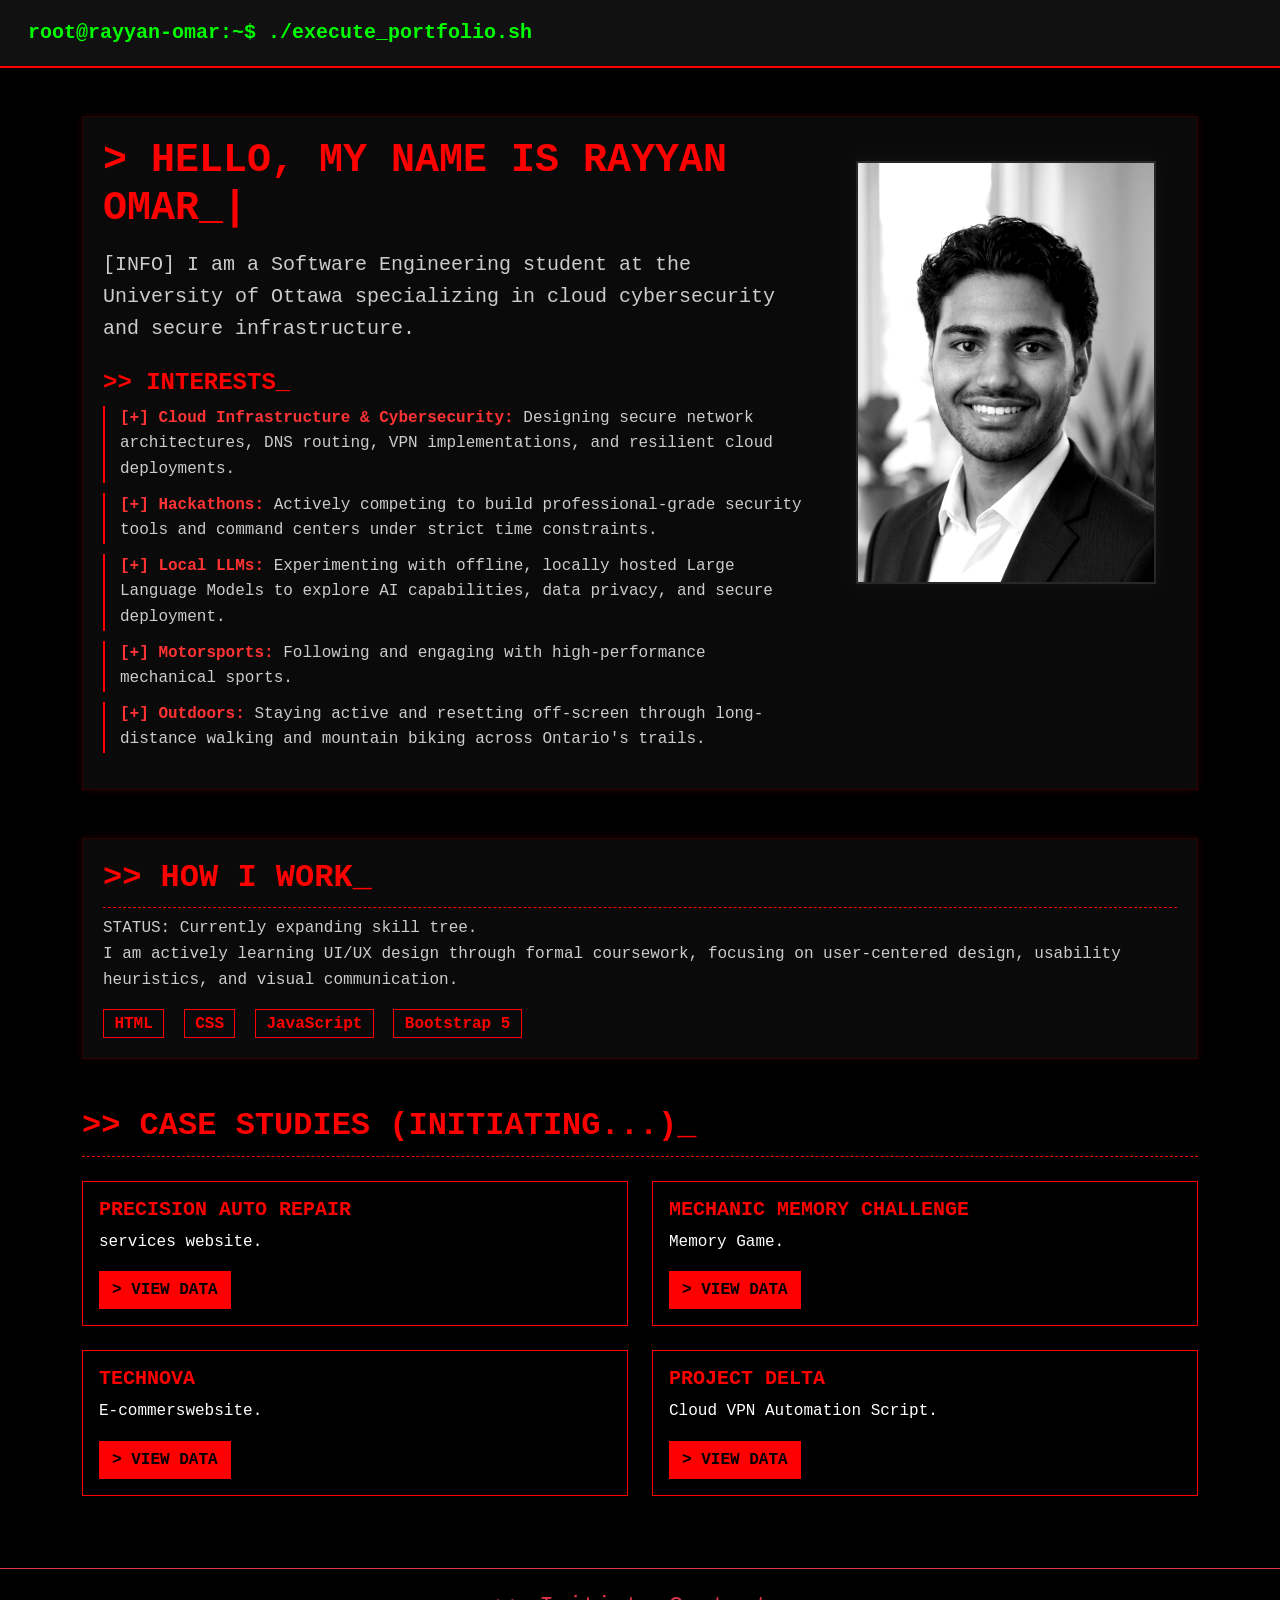
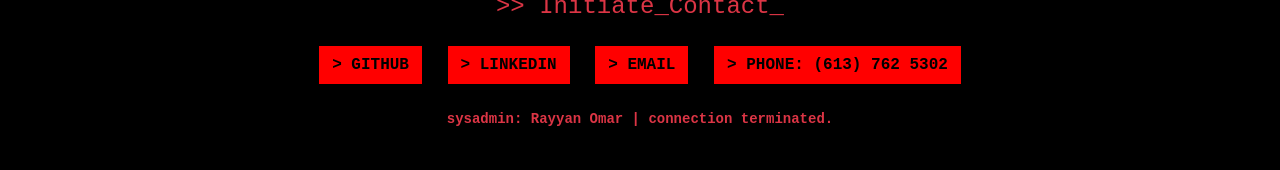
==== index.html @ ab705e44 "Update project details for TechNovaassingmnst 4 update" ====
<!doctype html>
<html lang="en">
  <head>
    <meta charset="UTF-8" />
    <meta name="viewport" content="width=device-width, initial-scale=1.0" />
    <title>Rayyan Omar | root@portfolio:~#</title>
    <link
      href="https://cdn.jsdelivr.net/npm/bootstrap@5.3.0/dist/css/bootstrap.min.css"
      rel="stylesheet"
    />
    <link rel="stylesheet" href="styles.css" />
  </head>
  <body>
    <nav class="navbar custom-navbar p-3">
      <div class="container-fluid">
        <span class="navbar-brand mb-0 h1 prompt-text"
          >root@rayyan-omar:~$ ./execute_portfolio.sh</span
        >
      </div>
    </nav>

    <div class="container mt-5">
      <section id="about" class="mb-5 terminal-block">
        <div class="row">
          <div class="col-md-8">
            <h1 class="blink-cursor">> Hello, My name is Rayyan Omar_</h1>
            <p class="lead mt-3">
              [INFO] I am a Software Engineering student at the University of
              Ottawa specializing in cloud cybersecurity and secure
              infrastructure.
            </p>
            <h3 class="mt-4">>> Interests_</h3>
            <ul class="list-unstyled custom-list">
              <li>
                <strong>[+] Cloud Infrastructure & Cybersecurity:</strong>
                Designing secure network architectures, DNS routing, VPN
                implementations, and resilient cloud deployments.
              </li>
              <li>
                <strong>[+] Hackathons:</strong> Actively competing to build
                professional-grade security tools and command centers under
                strict time constraints.
              </li>
              <li>
                <strong>[+] Local LLMs:</strong> Experimenting with offline,
                locally hosted Large Language Models to explore AI capabilities,
                data privacy, and secure deployment.
              </li>
              <li>
                <strong>[+] Motorsports:</strong> Following and engaging with
                high-performance mechanical sports.
              </li>
              <li>
                <strong>[+] Outdoors:</strong> Staying active and resetting
                off-screen through long-distance walking and mountain biking
                across Ontario's trails.
              </li>
            </ul>
          </div>
          <div class="col-md-4 text-center">
            <img
              src="profile.png"
              alt="Rayyan Omar"
              class="profile-pic mt-4 img-fluid"
            />
          </div>
        </div>
      </section>

      <section id="how-i-work" class="mb-5 terminal-block">
        <h2>>> How I Work_</h2>
        <p>
          STATUS: Currently expanding skill tree.<br />
          I am actively learning UI/UX design through formal coursework,
          focusing on user-centered design, usability heuristics, and visual
          communication.
        </p>
        <div class="tech-stack mt-3">
          <span class="badge custom-badge">HTML</span>
          <span class="badge custom-badge">CSS</span>
          <span class="badge custom-badge">JavaScript</span>
          <span class="badge custom-badge">Bootstrap 5</span>
        </div>
      </section>

      <section id="case-studies" class="mb-5">
        <h2>>> Case Studies (Initiating...)_</h2>
        <div class="row mt-4">
          <div class="col-md-6 mb-4">
            <div class="card custom-card">
              <div class="card-body">
                <h5 class="card-title">Precision Auto Repair</h5>
                <p class="card-text">services website.</p>
                <a
                  href="https://rayyan0080.github.io/precision_auto_repair/"
                  class="btn custom-btn"
                  >> View Data</a
                >
              </div>
            </div>
          </div>

          <div class="col-md-6 mb-4">
            <div class="card custom-card">
              <div class="card-body">
                <h5 class="card-title">Mechanic Memory Challenge</h5>
                <p class="card-text">Memory Game.</p>
                <a
                  href="https://rayyan0080.github.io/memory_game_/"
                  class="btn custom-btn"
                  >> View Data</a
                >
              </div>
            </div>
          </div>

          <div class="col-md-6 mb-4">
            <div class="card custom-card">
              <div class="card-body">
                <h5 class="card-title">TechNova</h5>
                <p class="card-text">E-commerswebsite.</p>
                <a href="https://rayyan0080.github.io/technova/" class="btn custom-btn"
                  >> View Data</a
                >
              </div>
            </div>
          </div>

          <div class="col-md-6 mb-4">
            <div class="card custom-card">
              <div class="card-body">
                <h5 class="card-title">Project Delta</h5>
                <p class="card-text">Cloud VPN Automation Script.</p>
                <a href="coming-soon.html" class="btn custom-btn"
                  >> View Data</a
                >
              </div>
            </div>
          </div>
        </div>
      </section>
    </div>

    <footer class="text-center p-4 mt-5 border-top border-danger">
      <h4 class="text-danger">>> Initiate_Contact_</h4>
      <div class="mt-3 mb-3">
        <a
          href="https://github.com/Rayyan0080"
          target="_blank"
          class="btn custom-btn m-2"
          >> GitHub</a
        >
        <a
          href="https://www.linkedin.com/in/rayyanomar/"
          target="_blank"
          class="btn custom-btn m-2"
          >> LinkedIn</a
        >
        <a href="mailto:your.rayyanomarz@gmail.com" class="btn custom-btn m-2"
          >> Email</a
        >
        <a href="tel:+1 613 762 5302" class="btn custom-btn m-2"
          >> Phone: (613) 762 5302</a
        >
      </div>
      <p class="text-danger small fw-bold">
        sysadmin: Rayyan Omar | connection terminated.
      </p>
    </footer>

    <script src="https://cdn.jsdelivr.net/npm/bootstrap@5.3.0/dist/js/bootstrap.bundle.min.js"></script>
  </body>
</html>
---- styles.css ----
/* Applying Course Principles: Visual Hierarchy, Scale, Contrast */

/* --- Base & Typography --- */
body {
  background-color: #000000;
  color: #e0e0e0; /* Light gray for readable paragraph text */
  /* Using AmerType AM BT, falling back to courier/monospace for terminal feel */
  font-family: "AmerType AM BT", "Courier New", Courier, monospace;
  line-height: 1.6;
}

h1,
h2,
h3 {
  color: #ff0000; /* Keeping headings strictly red for Visual Hierarchy */
  text-transform: uppercase;
  font-weight: bold;
}

h1 {
  font-size: 2.5rem;
}
h2 {
  font-size: 2rem;
  border-bottom: 1px dashed #ff0000;
  padding-bottom: 10px;
}
h3 {
  font-size: 1.5rem;
}

/* --- Animations --- */
/* Blinking Cursor Animation for terminal effect */
.blink-cursor::after {
  content: "|";
  animation: blink 1s step-end infinite;
}

@keyframes blink {
  0%,
  100% {
    opacity: 1;
  }
  50% {
    opacity: 0;
  }
}

/* --- Navbar --- */
.custom-navbar {
  background-color: #111111;
  border-bottom: 2px solid #ff0000;
}

.prompt-text {
  color: #00ff00; /* Terminal green for the command line prompt */
  font-weight: bold;
}

/* --- Sections & Layout --- */
.terminal-block {
  background-color: #0a0a0a;
  border: 1px solid #330000;
  padding: 20px;
  margin-bottom: 20px;
  box-shadow: 0 0 10px rgba(255, 0, 0, 0.1);
}

.terminal-block p,
.terminal-block li {
  color: #cccccc; /* Soft gray for easy reading inside terminal blocks */
}

/* --- Lists & Badges --- */
.custom-list li {
  margin-bottom: 10px;
  padding-left: 15px;
  border-left: 2px solid #ff0000;
}

.custom-list strong {
  color: #ff3333; /* Highlights the list titles in red */
}

.custom-badge {
  background-color: transparent;
  color: #ff0000;
  border: 1px solid #ff0000;
  font-size: 1rem;
  margin-right: 10px;
  border-radius: 0; /* Square edges for raw tech look */
}

/* --- Case Study Cards --- */
.custom-card {
  background-color: #000000 !important; /* Pure black background */
  border: 1px solid #ff0000; /* Red border to keep the terminal shape */
  border-radius: 0;
  color: #ffffff !important; /* White text for paragraph readability */
  transition: 0.3s;
}

.custom-card .card-title {
  color: #ff0000 !important; /* Forces title to be red */
  font-weight: bold;
  text-transform: uppercase;
}

.custom-card:hover {
  background-color: #111111 !important; /* Slightly lighter black on hover */
  box-shadow: 0 0 15px rgba(255, 0, 0, 0.5);
  transform: translateY(-5px); /* Interaction feedback */
}

/* --- Buttons --- */
/* Solid Red Buttons for high contrast */
.custom-btn {
  background-color: #ff0000 !important; /* Solid red background */
  color: #000000 !important; /* Black text for maximum contrast inside the button */
  border: 1px solid #ff0000;
  border-radius: 0;
  text-transform: uppercase;
  font-weight: bold;
}

.custom-btn:hover {
  background-color: #000000 !important; /* Flips to black on hover */
  color: #ff0000 !important; /* Text flips to red */
}

/* --- Profile Picture Styling --- */
.profile-pic {
  width: 100%;
  max-width: 300px;
  border: 2px solid #ff0000;
  box-shadow: 0 0 15px rgba(255, 0, 0, 0.3);
  /* Makes your photo black-and-white to fit the vibe */
  filter: grayscale(100%) contrast(120%);
  transition: 0.3s ease-in-out;
}

.profile-pic:hover {
  filter: grayscale(
    0%
  ); /* Returns to full color when someone hovers over it! */
  box-shadow: 0 0 25px rgba(255, 0, 0, 0.7);
}
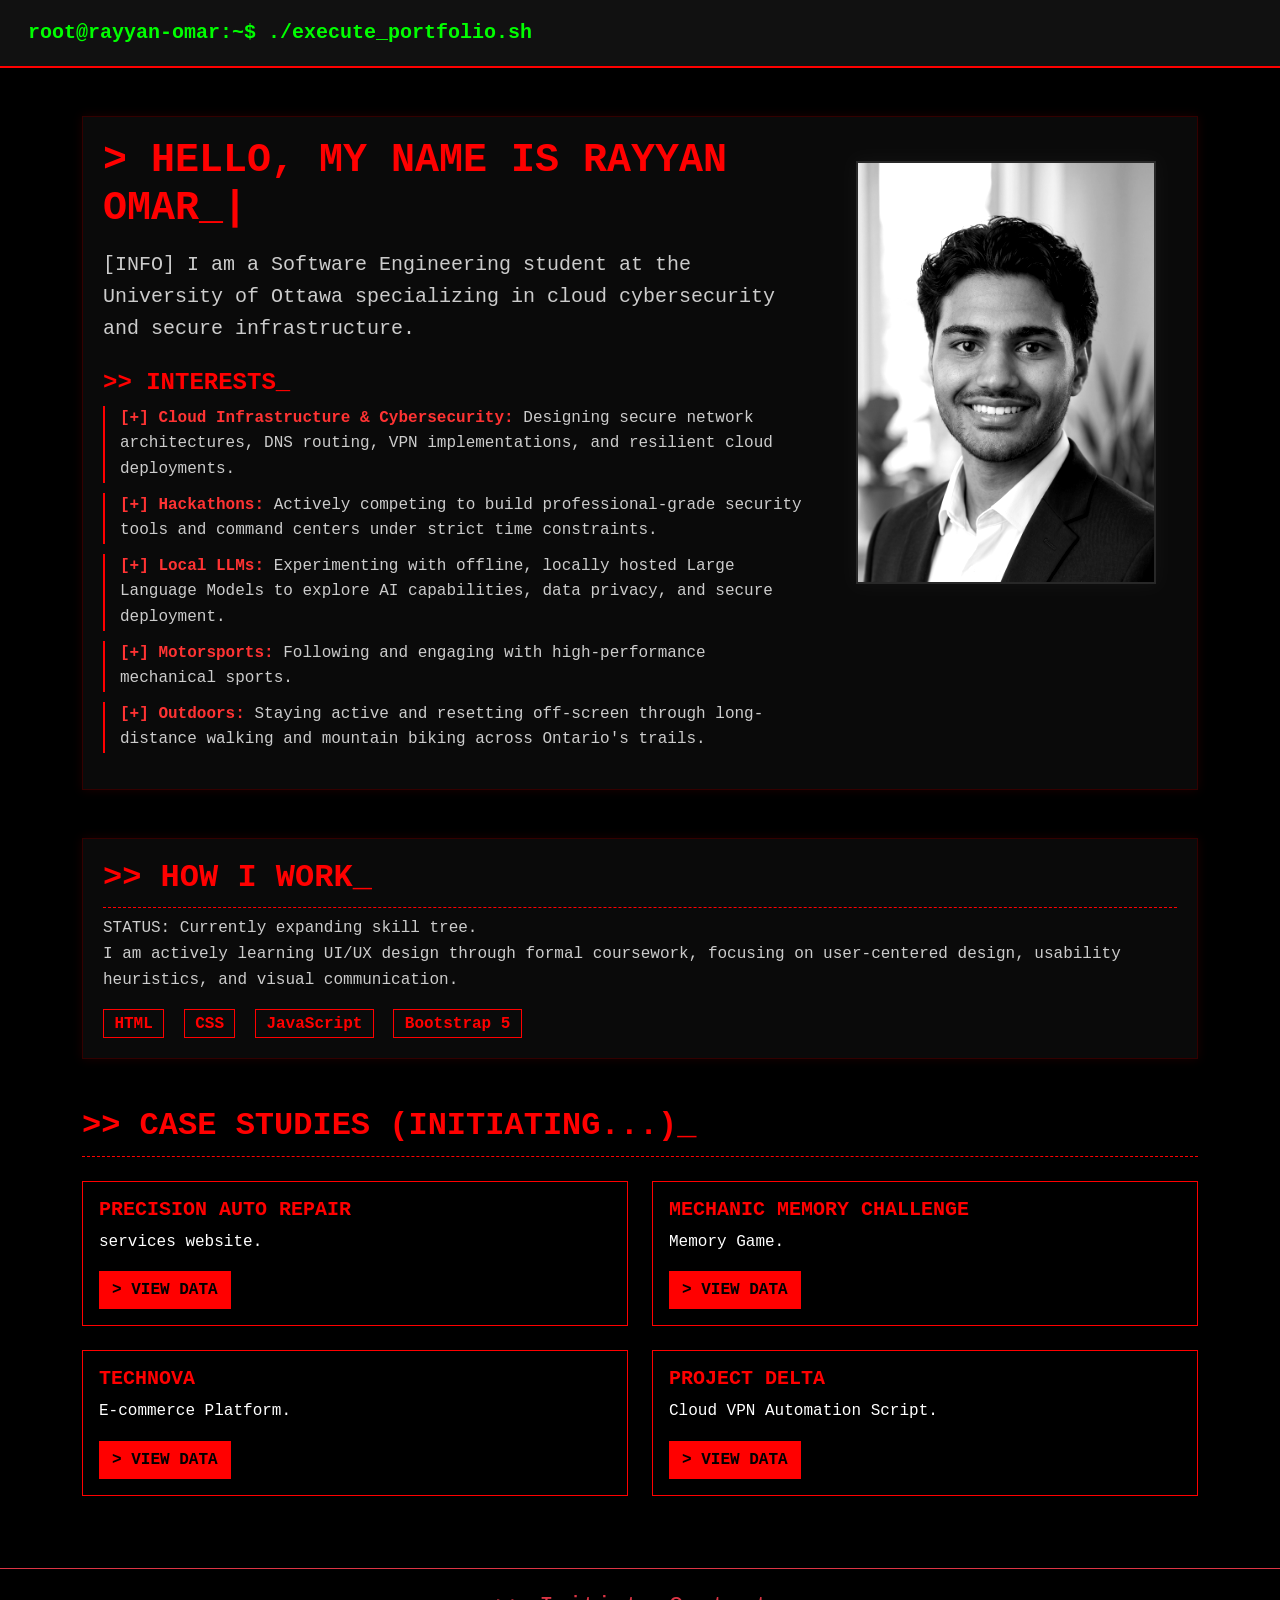
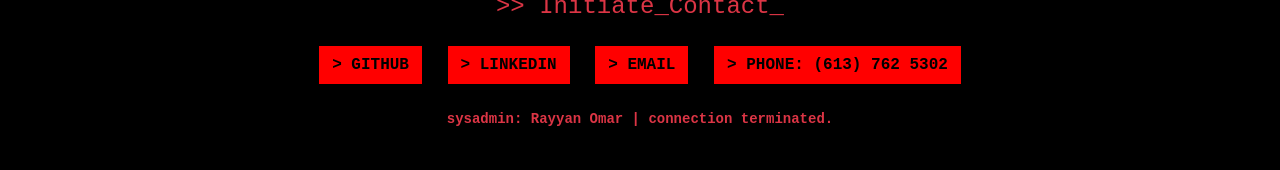
==== commit 5c6d4dd7: "assing 4 update" ====
--- a/index.html
+++ b/index.html
@@ -118,8 +118,10 @@
             <div class="card custom-card">
               <div class="card-body">
                 <h5 class="card-title">TechNova</h5>
-                <p class="card-text">E-commerswebsite.</p>
-                <a href="https://rayyan0080.github.io/technova/" class="btn custom-btn"
+                <p class="card-text">E-commerce Platform.</p>
+                <a
+                  href="https://rayyan0080.github.io/technova/"
+                  class="btn custom-btn"
                   >> View Data</a
                 >
               </div>
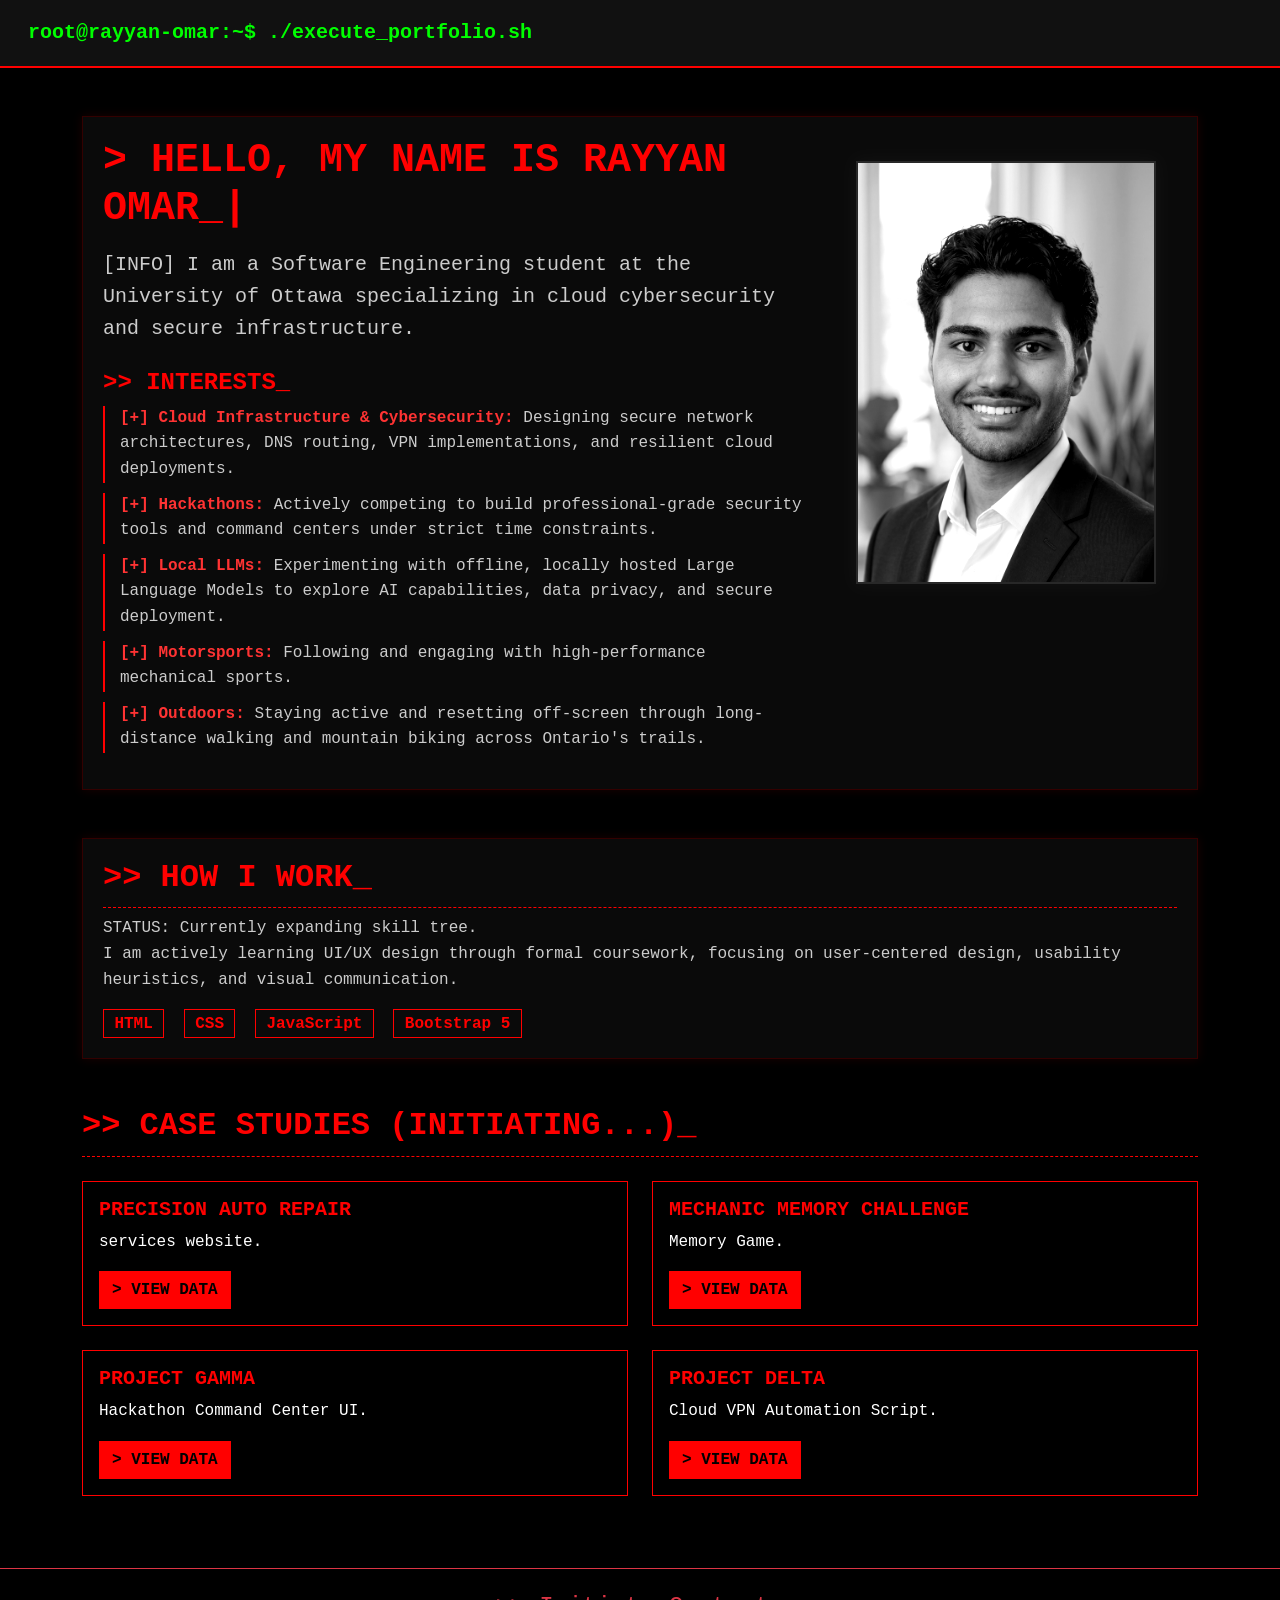
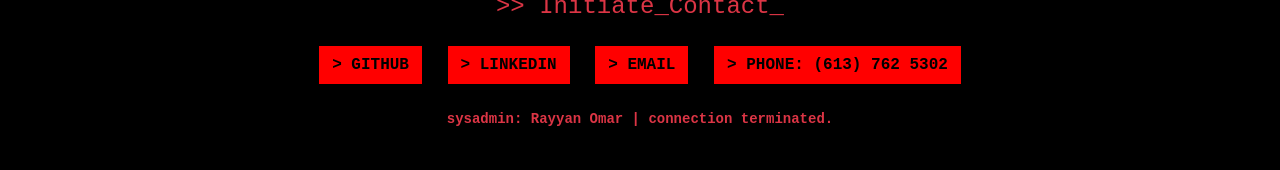
==== commit f7885301: "Merge branch 'main' of https://github.com/Rayyan0080/SEG3125" ====
--- a/index.html
+++ b/index.html
@@ -117,11 +117,9 @@
           <div class="col-md-6 mb-4">
             <div class="card custom-card">
               <div class="card-body">
-                <h5 class="card-title">TechNova</h5>
-                <p class="card-text">E-commerce Platform.</p>
-                <a
-                  href="https://rayyan0080.github.io/technova/"
-                  class="btn custom-btn"
+                <h5 class="card-title">Project Gamma</h5>
+                <p class="card-text">Hackathon Command Center UI.</p>
+                <a href="coming-soon.html" class="btn custom-btn"
                   >> View Data</a
                 >
               </div>
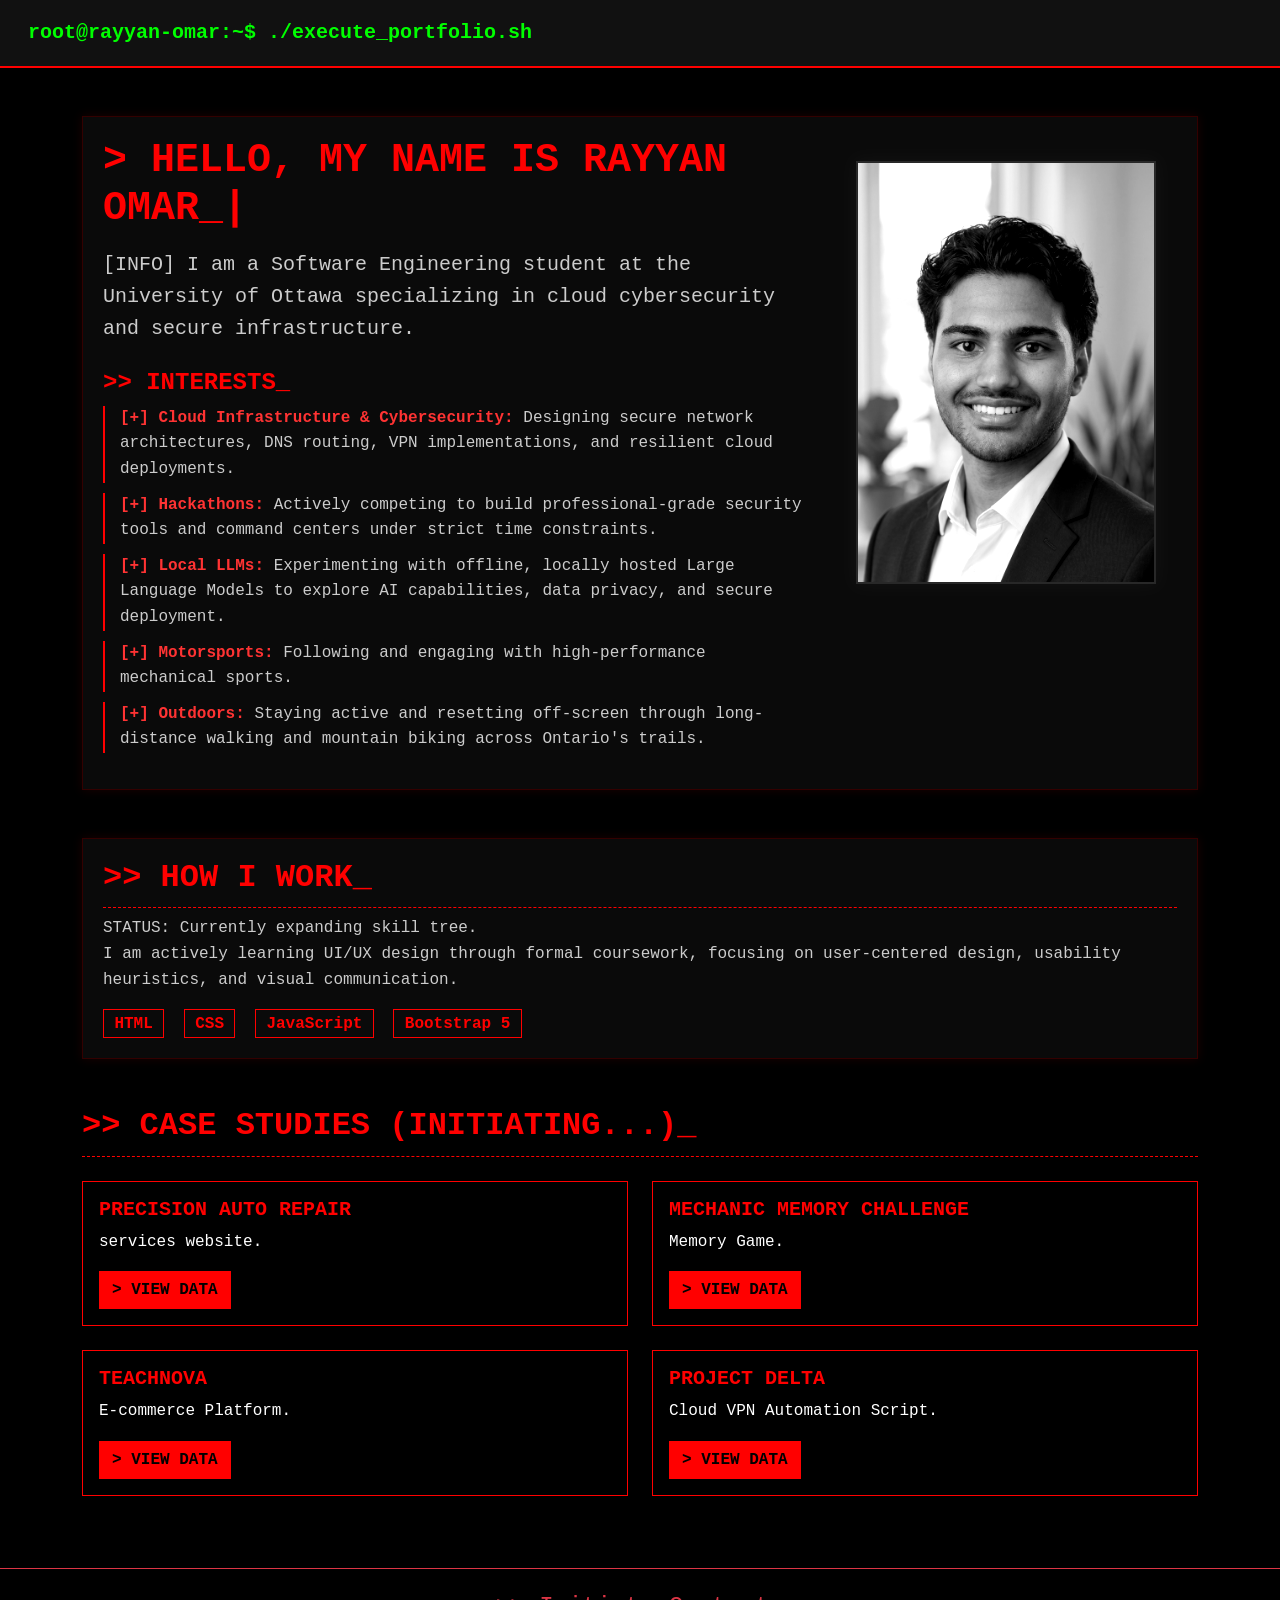
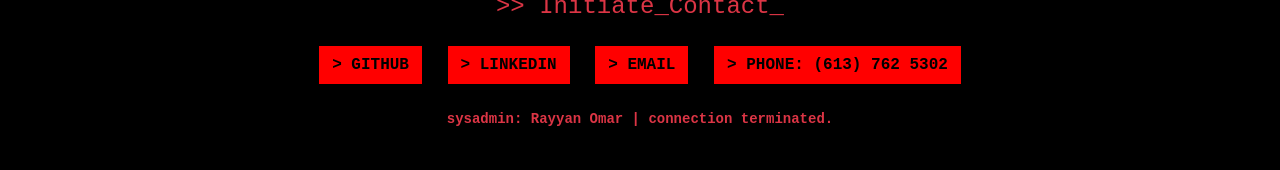
==== commit a2ccfa4c: "dd" ====
--- a/index.html
+++ b/index.html
@@ -117,9 +117,11 @@
           <div class="col-md-6 mb-4">
             <div class="card custom-card">
               <div class="card-body">
-                <h5 class="card-title">Project Gamma</h5>
-                <p class="card-text">Hackathon Command Center UI.</p>
-                <a href="coming-soon.html" class="btn custom-btn"
+                <h5 class="card-title">TeachNova</h5>
+                <p class="card-text">E-commerce Platform.</p>
+                <a
+                  href="https://rayyan0080.github.io/technova/"
+                  class="btn custom-btn"
                   >> View Data</a
                 >
               </div>
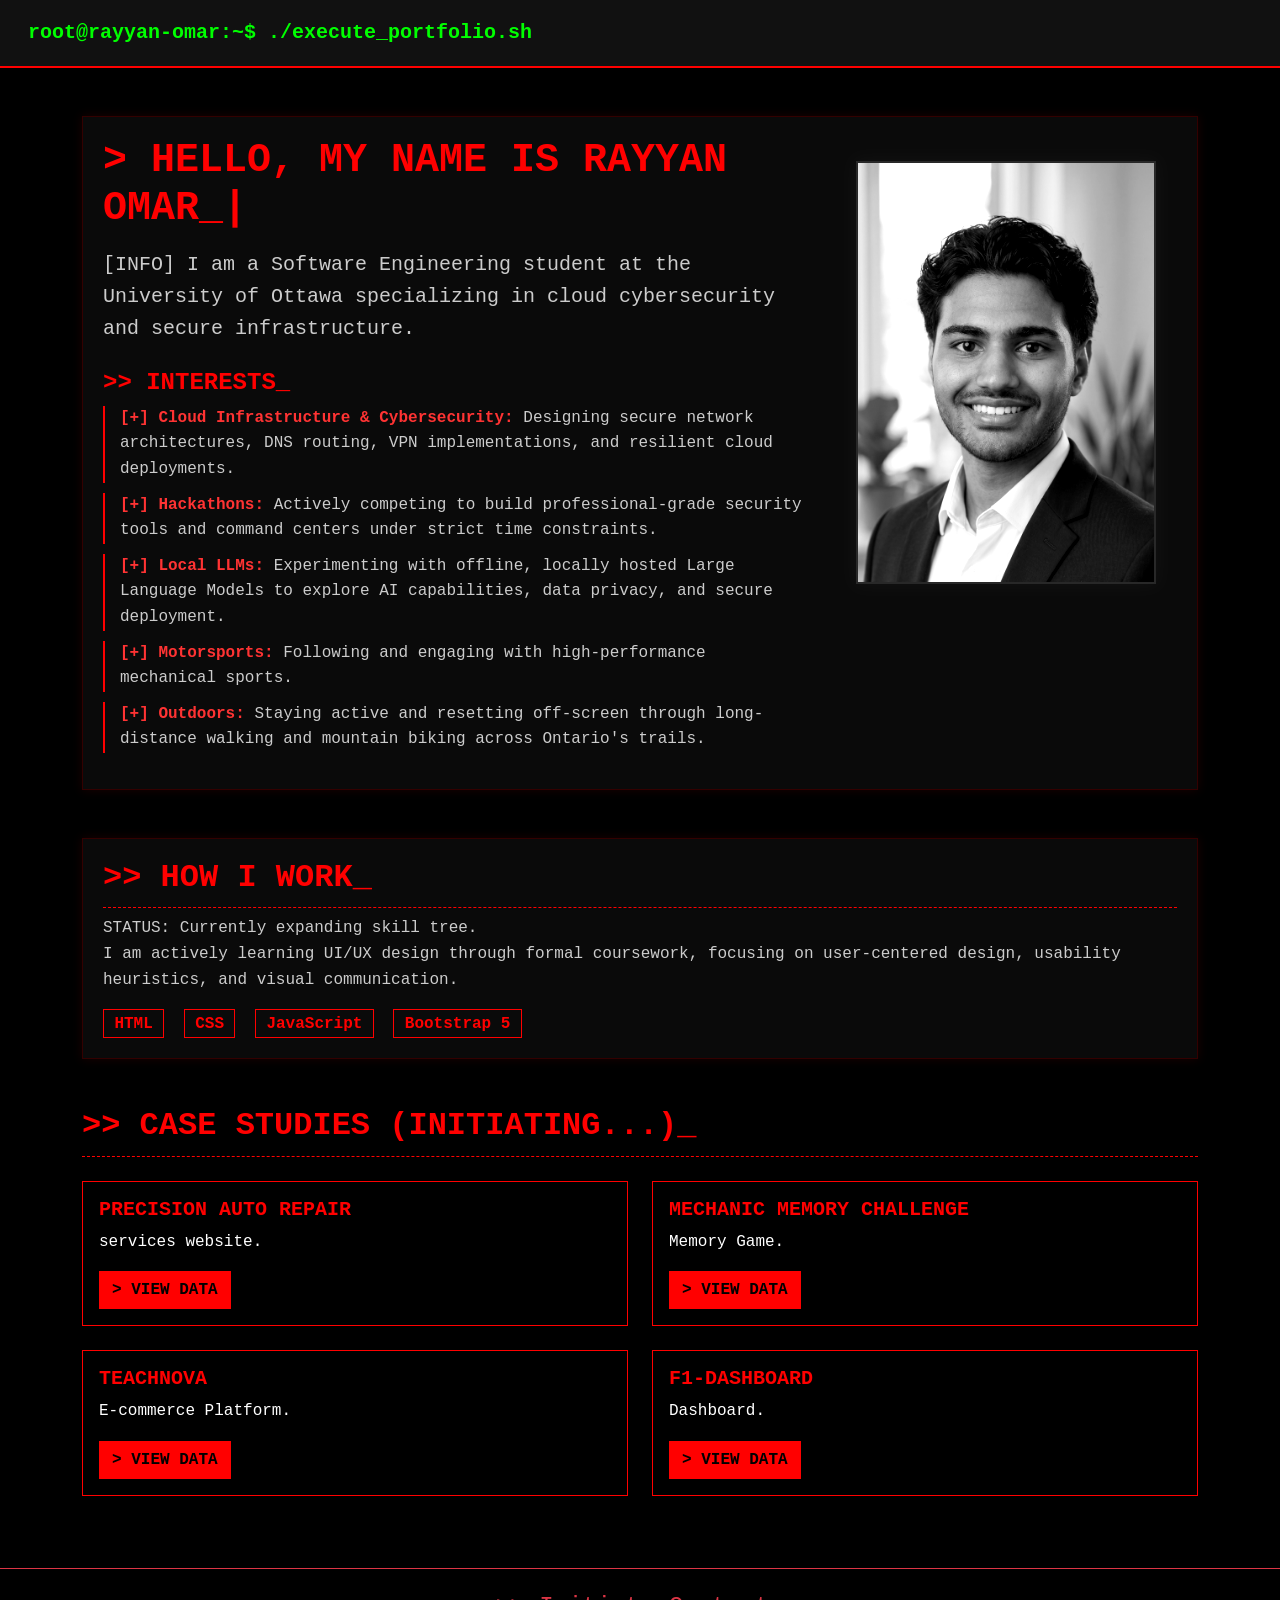
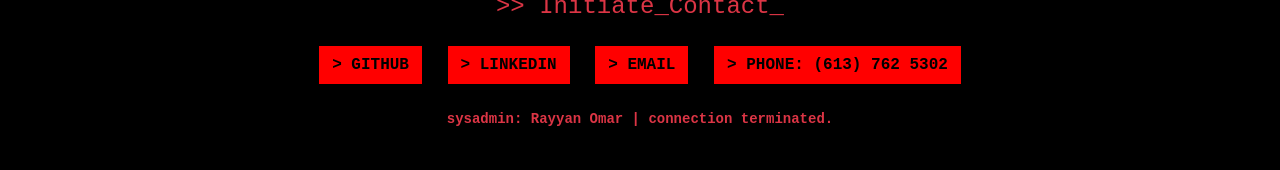
==== commit 3b16c54d: "ass5" ====
--- a/index.html
+++ b/index.html
@@ -131,9 +131,11 @@
           <div class="col-md-6 mb-4">
             <div class="card custom-card">
               <div class="card-body">
-                <h5 class="card-title">Project Delta</h5>
-                <p class="card-text">Cloud VPN Automation Script.</p>
-                <a href="coming-soon.html" class="btn custom-btn"
+                <h5 class="card-title">f1-Dashboard</h5>
+                <p class="card-text">Dashboard.</p>
+                <a
+                  href="https://rayyan0080.github.io/f1-Dashboard/"
+                  class="btn custom-btn"
                   >> View Data</a
                 >
               </div>
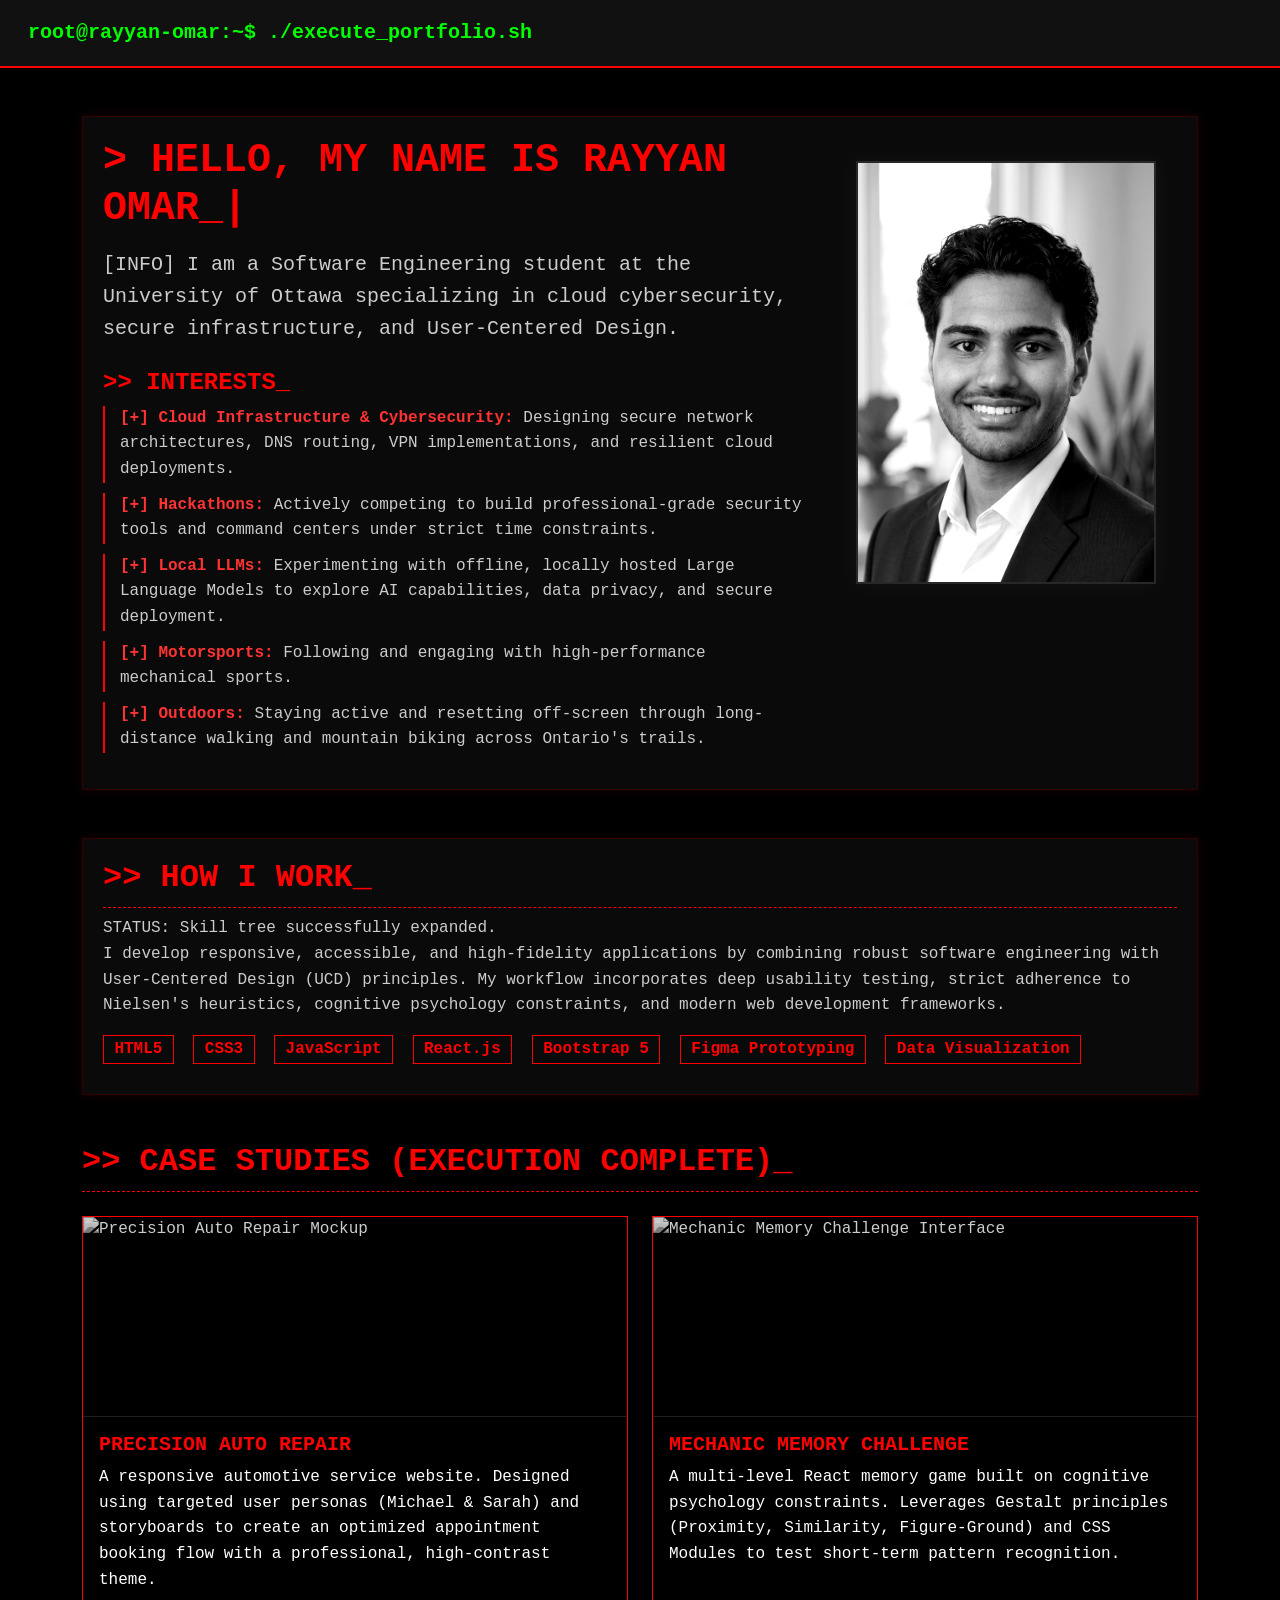
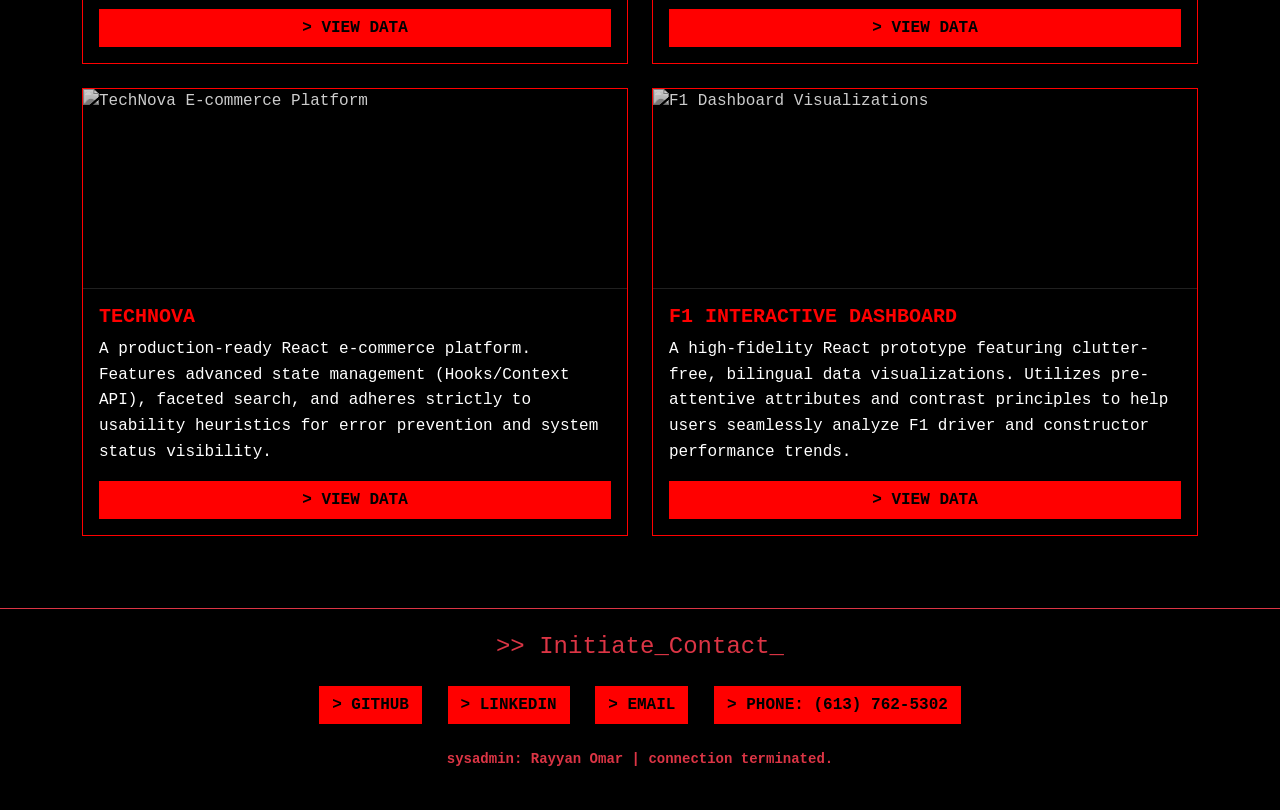
==== commit 69e24634: "finalv1" ====
--- a/index.html
+++ b/index.html
@@ -26,8 +26,8 @@
             <h1 class="blink-cursor">> Hello, My name is Rayyan Omar_</h1>
             <p class="lead mt-3">
               [INFO] I am a Software Engineering student at the University of
-              Ottawa specializing in cloud cybersecurity and secure
-              infrastructure.
+              Ottawa specializing in cloud cybersecurity, secure infrastructure,
+              and User-Centered Design.
             </p>
             <h3 class="mt-4">>> Interests_</h3>
             <ul class="list-unstyled custom-list">
@@ -70,72 +70,117 @@
       <section id="how-i-work" class="mb-5 terminal-block">
         <h2>>> How I Work_</h2>
         <p>
-          STATUS: Currently expanding skill tree.<br />
-          I am actively learning UI/UX design through formal coursework,
-          focusing on user-centered design, usability heuristics, and visual
-          communication.
+          STATUS: Skill tree successfully expanded. <br />
+          I develop responsive, accessible, and high-fidelity applications by
+          combining robust software engineering with User-Centered Design (UCD)
+          principles. My workflow incorporates deep usability testing, strict
+          adherence to Nielsen's heuristics, cognitive psychology constraints,
+          and modern web development frameworks.
         </p>
         <div class="tech-stack mt-3">
-          <span class="badge custom-badge">HTML</span>
-          <span class="badge custom-badge">CSS</span>
+          <span class="badge custom-badge">HTML5</span>
+          <span class="badge custom-badge">CSS3</span>
           <span class="badge custom-badge">JavaScript</span>
+          <span class="badge custom-badge">React.js</span>
           <span class="badge custom-badge">Bootstrap 5</span>
+          <span class="badge custom-badge">Figma Prototyping</span>
+          <span class="badge custom-badge">Data Visualization</span>
         </div>
       </section>
 
       <section id="case-studies" class="mb-5">
-        <h2>>> Case Studies (Initiating...)_</h2>
+        <h2>>> Case Studies (Execution Complete)_</h2>
         <div class="row mt-4">
           <div class="col-md-6 mb-4">
-            <div class="card custom-card">
-              <div class="card-body">
+            <div class="card custom-card h-100">
+              <img
+                src="precision-auto.png"
+                class="card-img-top project-img"
+                alt="Precision Auto Repair Mockup"
+              />
+              <div class="card-body d-flex flex-column">
                 <h5 class="card-title">Precision Auto Repair</h5>
-                <p class="card-text">services website.</p>
+                <p class="card-text flex-grow-1">
+                  A responsive automotive service website. Designed using
+                  targeted user personas (Michael & Sarah) and storyboards to
+                  create an optimized appointment booking flow with a
+                  professional, high-contrast theme.
+                </p>
                 <a
                   href="https://rayyan0080.github.io/precision_auto_repair/"
-                  class="btn custom-btn"
-                  >> View Data</a
-                >
-              </div>
-            </div>
-          </div>
-
-          <div class="col-md-6 mb-4">
-            <div class="card custom-card">
-              <div class="card-body">
+                  class="btn custom-btn mt-auto"
+                  >> View Data</a
+                >
+              </div>
+            </div>
+          </div>
+
+          <div class="col-md-6 mb-4">
+            <div class="card custom-card h-100">
+              <img
+                src="mechanic-memory.png"
+                class="card-img-top project-img"
+                alt="Mechanic Memory Challenge Interface"
+              />
+              <div class="card-body d-flex flex-column">
                 <h5 class="card-title">Mechanic Memory Challenge</h5>
-                <p class="card-text">Memory Game.</p>
+                <p class="card-text flex-grow-1">
+                  A multi-level React memory game built on cognitive psychology
+                  constraints. Leverages Gestalt principles (Proximity,
+                  Similarity, Figure-Ground) and CSS Modules to test short-term
+                  pattern recognition.
+                </p>
                 <a
                   href="https://rayyan0080.github.io/memory_game_/"
-                  class="btn custom-btn"
-                  >> View Data</a
-                >
-              </div>
-            </div>
-          </div>
-
-          <div class="col-md-6 mb-4">
-            <div class="card custom-card">
-              <div class="card-body">
-                <h5 class="card-title">TeachNova</h5>
-                <p class="card-text">E-commerce Platform.</p>
+                  class="btn custom-btn mt-auto"
+                  >> View Data</a
+                >
+              </div>
+            </div>
+          </div>
+
+          <div class="col-md-6 mb-4">
+            <div class="card custom-card h-100">
+              <img
+                src="technova.png"
+                class="card-img-top project-img"
+                alt="TechNova E-commerce Platform"
+              />
+              <div class="card-body d-flex flex-column">
+                <h5 class="card-title">TechNova</h5>
+                <p class="card-text flex-grow-1">
+                  A production-ready React e-commerce platform. Features
+                  advanced state management (Hooks/Context API), faceted search,
+                  and adheres strictly to usability heuristics for error
+                  prevention and system status visibility.
+                </p>
                 <a
                   href="https://rayyan0080.github.io/technova/"
-                  class="btn custom-btn"
-                  >> View Data</a
-                >
-              </div>
-            </div>
-          </div>
-
-          <div class="col-md-6 mb-4">
-            <div class="card custom-card">
-              <div class="card-body">
-                <h5 class="card-title">f1-Dashboard</h5>
-                <p class="card-text">Dashboard.</p>
+                  class="btn custom-btn mt-auto"
+                  >> View Data</a
+                >
+              </div>
+            </div>
+          </div>
+
+          <div class="col-md-6 mb-4">
+            <div class="card custom-card h-100">
+              <img
+                src="f1-dashboard.png"
+                class="card-img-top project-img"
+                alt="F1 Dashboard Visualizations"
+              />
+              <div class="card-body d-flex flex-column">
+                <h5 class="card-title">F1 Interactive Dashboard</h5>
+                <p class="card-text flex-grow-1">
+                  A high-fidelity React prototype featuring clutter-free,
+                  bilingual data visualizations. Utilizes pre-attentive
+                  attributes and contrast principles to help users seamlessly
+                  analyze F1 driver and constructor performance trends.
+                </p>
                 <a
                   href="https://rayyan0080.github.io/f1-Dashboard/"
-                  class="btn custom-btn"
+                  class="btn custom-btn mt-auto"
                   >> View Data</a
                 >
               </div>
@@ -163,8 +208,8 @@
         <a href="mailto:your.rayyanomarz@gmail.com" class="btn custom-btn m-2"
           >> Email</a
         >
-        <a href="tel:+1 613 762 5302" class="btn custom-btn m-2"
-          >> Phone: (613) 762 5302</a
+        <a href="tel:+16137625302" class="btn custom-btn m-2"
+          >> Phone: (613) 762-5302</a
         >
       </div>
       <p class="text-danger small fw-bold">
--- a/styles.css
+++ b/styles.css
@@ -88,7 +88,9 @@
   border: 1px solid #ff0000;
   font-size: 1rem;
   margin-right: 10px;
+  margin-bottom: 10px;
   border-radius: 0; /* Square edges for raw tech look */
+  display: inline-block;
 }
 
 /* --- Case Study Cards --- */
@@ -110,6 +112,20 @@
   background-color: #111111 !important; /* Slightly lighter black on hover */
   box-shadow: 0 0 15px rgba(255, 0, 0, 0.5);
   transform: translateY(-5px); /* Interaction feedback */
+}
+
+/* --- Project Images --- */
+.project-img {
+  border-bottom: 1px solid #ff0000;
+  border-radius: 0;
+  height: 200px;
+  object-fit: cover;
+  filter: grayscale(100%) contrast(120%) brightness(0.8);
+  transition: 0.4s ease-in-out;
+}
+
+.custom-card:hover .project-img {
+  filter: grayscale(0%) contrast(100%) brightness(1);
 }
 
 /* --- Buttons --- */
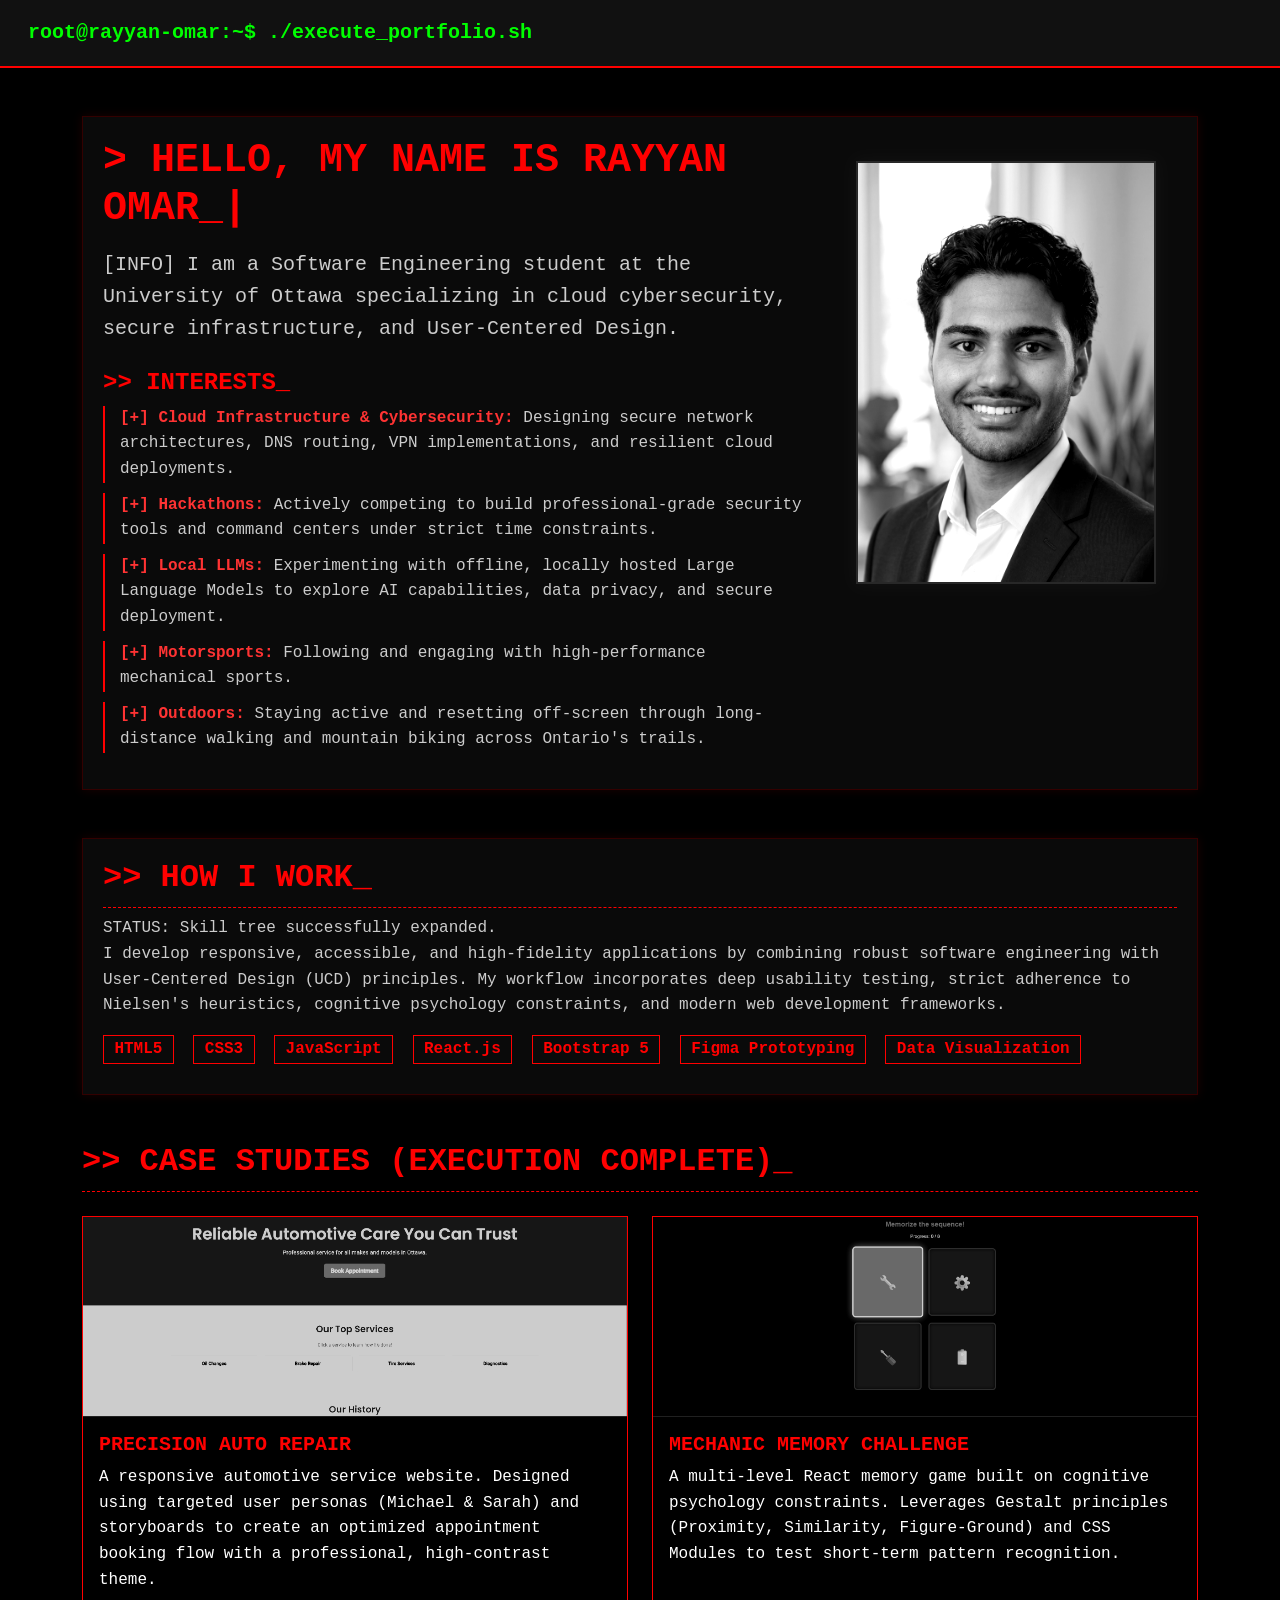
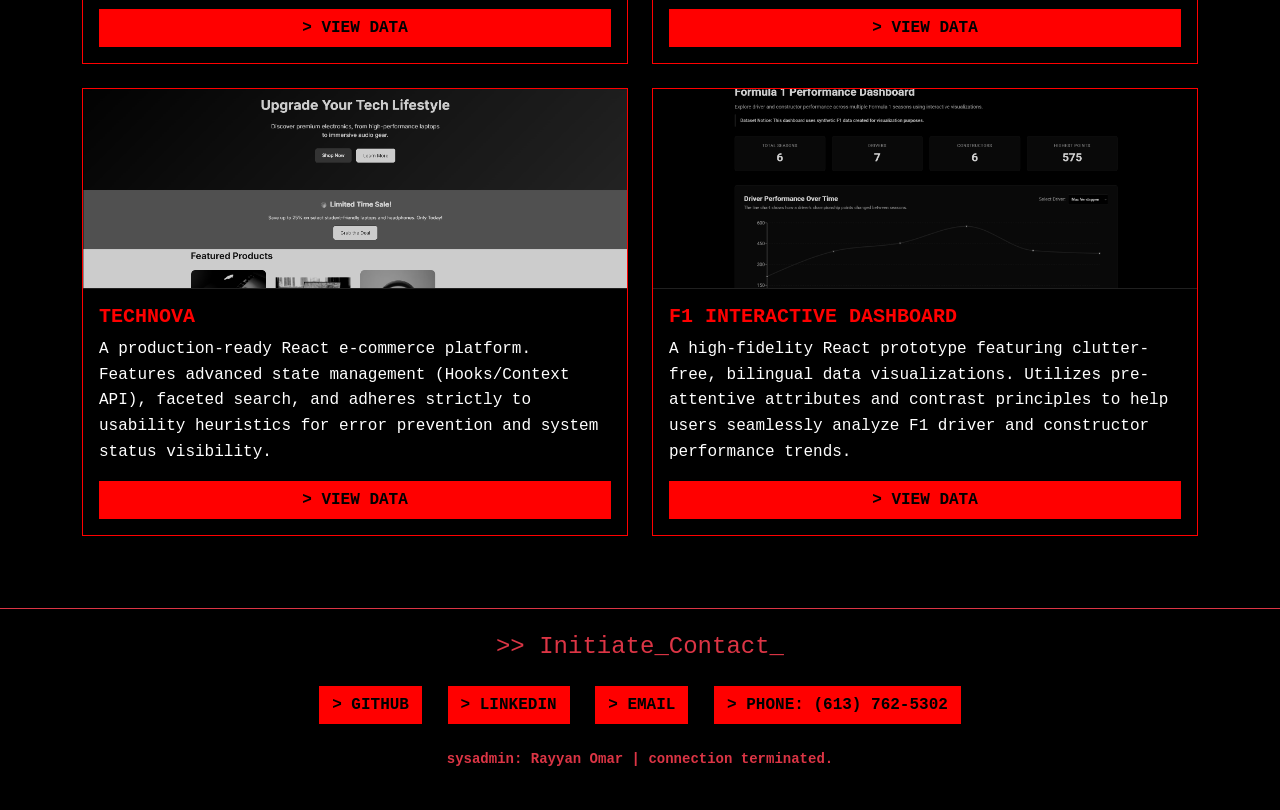
==== commit 513cf8b8: "pics" ====
--- a/index.html
+++ b/index.html
@@ -94,7 +94,7 @@
           <div class="col-md-6 mb-4">
             <div class="card custom-card h-100">
               <img
-                src="precision-auto.png"
+                src="ass1.png"
                 class="card-img-top project-img"
                 alt="Precision Auto Repair Mockup"
               />
@@ -118,7 +118,7 @@
           <div class="col-md-6 mb-4">
             <div class="card custom-card h-100">
               <img
-                src="mechanic-memory.png"
+                src="ass2.png"
                 class="card-img-top project-img"
                 alt="Mechanic Memory Challenge Interface"
               />
@@ -142,7 +142,7 @@
           <div class="col-md-6 mb-4">
             <div class="card custom-card h-100">
               <img
-                src="technova.png"
+                src="ass3.png"
                 class="card-img-top project-img"
                 alt="TechNova E-commerce Platform"
               />
@@ -166,7 +166,7 @@
           <div class="col-md-6 mb-4">
             <div class="card custom-card h-100">
               <img
-                src="f1-dashboard.png"
+                src="ass4.png"
                 class="card-img-top project-img"
                 alt="F1 Dashboard Visualizations"
               />
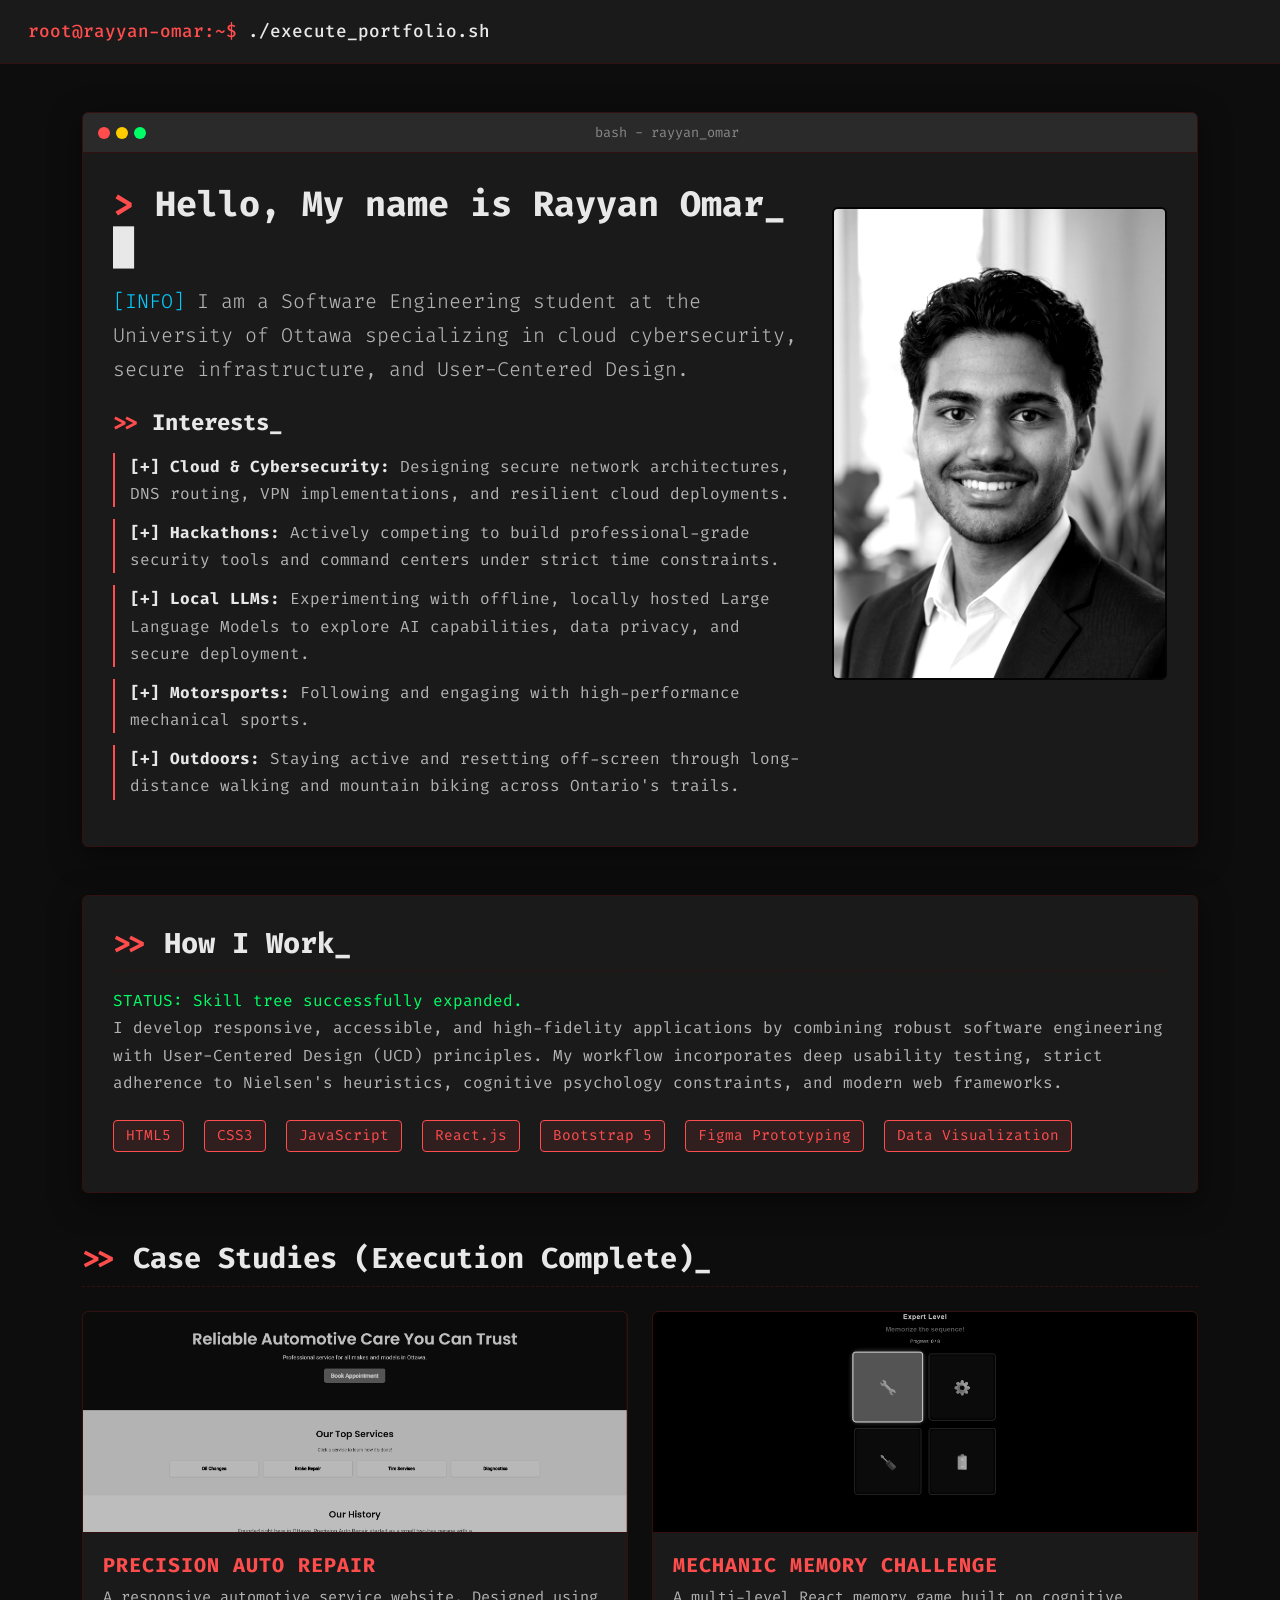
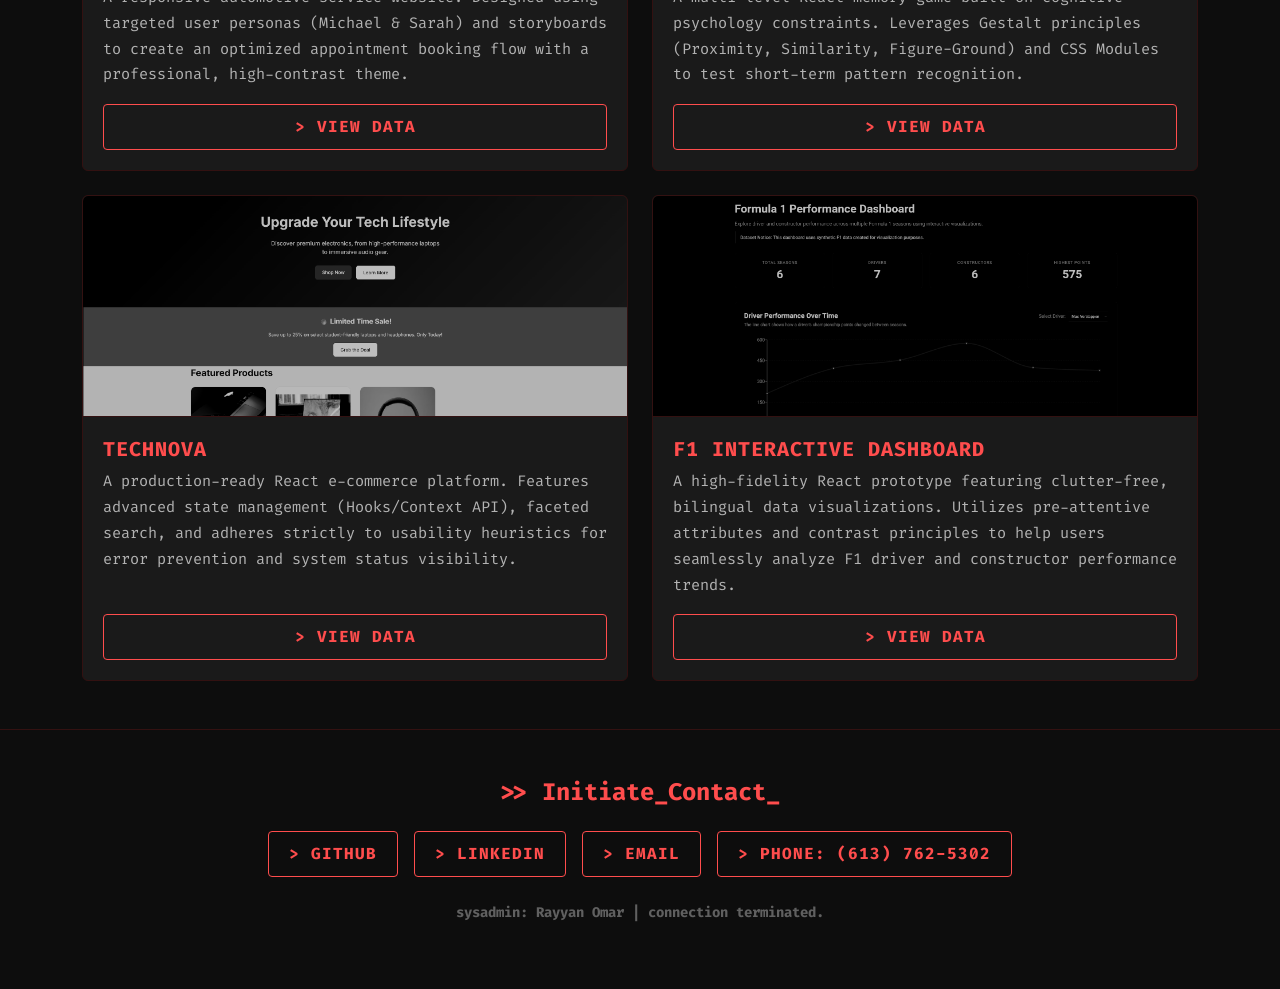
==== commit ec04cb10: "finalv2" ====
--- a/index.html
+++ b/index.html
@@ -4,6 +4,10 @@
     <meta charset="UTF-8" />
     <meta name="viewport" content="width=device-width, initial-scale=1.0" />
     <title>Rayyan Omar | root@portfolio:~#</title>
+    <link
+      href="https://fonts.googleapis.com/css2?family=Fira+Code:wght@300;400;700&display=swap"
+      rel="stylesheet"
+    />
     <link
       href="https://cdn.jsdelivr.net/npm/bootstrap@5.3.0/dist/css/bootstrap.min.css"
       rel="stylesheet"
@@ -13,28 +17,36 @@
   <body>
     <nav class="navbar custom-navbar p-3">
       <div class="container-fluid">
-        <span class="navbar-brand mb-0 h1 prompt-text"
-          >root@rayyan-omar:~$ ./execute_portfolio.sh</span
-        >
+        <span class="navbar-brand mb-0 h1 prompt-text">
+          <span class="text-accent">root@rayyan-omar:~$</span>
+          ./execute_portfolio.sh
+        </span>
       </div>
     </nav>
 
     <div class="container mt-5">
       <section id="about" class="mb-5 terminal-block">
-        <div class="row">
+        <div class="terminal-header">
+          <span class="dot red"></span><span class="dot yellow"></span
+          ><span class="dot green"></span>
+          <span class="header-text">bash - rayyan_omar</span>
+        </div>
+        <div class="terminal-body row">
           <div class="col-md-8">
-            <h1 class="blink-cursor">> Hello, My name is Rayyan Omar_</h1>
-            <p class="lead mt-3">
-              [INFO] I am a Software Engineering student at the University of
-              Ottawa specializing in cloud cybersecurity, secure infrastructure,
-              and User-Centered Design.
+            <h1 class="blink-cursor">
+              <span class="text-accent">></span> Hello, My name is Rayyan Omar_
+            </h1>
+            <p class="lead mt-3 text-muted-light">
+              <span class="text-info">[INFO]</span> I am a Software Engineering
+              student at the University of Ottawa specializing in cloud
+              cybersecurity, secure infrastructure, and User-Centered Design.
             </p>
-            <h3 class="mt-4">>> Interests_</h3>
+            <h3 class="mt-4"><span class="text-accent">>></span> Interests_</h3>
             <ul class="list-unstyled custom-list">
               <li>
-                <strong>[+] Cloud Infrastructure & Cybersecurity:</strong>
-                Designing secure network architectures, DNS routing, VPN
-                implementations, and resilient cloud deployments.
+                <strong>[+] Cloud & Cybersecurity:</strong> Designing secure
+                network architectures, DNS routing, VPN implementations, and
+                resilient cloud deployments.
               </li>
               <li>
                 <strong>[+] Hackathons:</strong> Actively competing to build
@@ -68,36 +80,45 @@
       </section>
 
       <section id="how-i-work" class="mb-5 terminal-block">
-        <h2>>> How I Work_</h2>
-        <p>
-          STATUS: Skill tree successfully expanded. <br />
-          I develop responsive, accessible, and high-fidelity applications by
-          combining robust software engineering with User-Centered Design (UCD)
-          principles. My workflow incorporates deep usability testing, strict
-          adherence to Nielsen's heuristics, cognitive psychology constraints,
-          and modern web development frameworks.
-        </p>
-        <div class="tech-stack mt-3">
-          <span class="badge custom-badge">HTML5</span>
-          <span class="badge custom-badge">CSS3</span>
-          <span class="badge custom-badge">JavaScript</span>
-          <span class="badge custom-badge">React.js</span>
-          <span class="badge custom-badge">Bootstrap 5</span>
-          <span class="badge custom-badge">Figma Prototyping</span>
-          <span class="badge custom-badge">Data Visualization</span>
+        <div class="terminal-body">
+          <h2><span class="text-accent">>></span> How I Work_</h2>
+          <p class="text-muted-light mt-3">
+            <span class="text-success"
+              >STATUS: Skill tree successfully expanded.</span
+            >
+            <br />
+            I develop responsive, accessible, and high-fidelity applications by
+            combining robust software engineering with User-Centered Design
+            (UCD) principles. My workflow incorporates deep usability testing,
+            strict adherence to Nielsen's heuristics, cognitive psychology
+            constraints, and modern web frameworks.
+          </p>
+          <div class="tech-stack mt-4">
+            <span class="badge custom-badge">HTML5</span>
+            <span class="badge custom-badge">CSS3</span>
+            <span class="badge custom-badge">JavaScript</span>
+            <span class="badge custom-badge">React.js</span>
+            <span class="badge custom-badge">Bootstrap 5</span>
+            <span class="badge custom-badge">Figma Prototyping</span>
+            <span class="badge custom-badge">Data Visualization</span>
+          </div>
         </div>
       </section>
 
       <section id="case-studies" class="mb-5">
-        <h2>>> Case Studies (Execution Complete)_</h2>
-        <div class="row mt-4">
-          <div class="col-md-6 mb-4">
-            <div class="card custom-card h-100">
-              <img
-                src="ass1.png"
-                class="card-img-top project-img"
-                alt="Precision Auto Repair Mockup"
-              />
+        <h2 class="mb-4">
+          <span class="text-accent">>></span> Case Studies (Execution Complete)_
+        </h2>
+        <div class="row g-4">
+          <div class="col-md-6">
+            <div class="card custom-card h-100">
+              <div class="card-img-wrapper">
+                <img
+                  src="ass1.png"
+                  class="card-img-top project-img"
+                  alt="Precision Auto Repair Mockup"
+                />
+              </div>
               <div class="card-body d-flex flex-column">
                 <h5 class="card-title">Precision Auto Repair</h5>
                 <p class="card-text flex-grow-1">
@@ -108,20 +129,23 @@
                 </p>
                 <a
                   href="https://rayyan0080.github.io/precision_auto_repair/"
-                  class="btn custom-btn mt-auto"
-                  >> View Data</a
-                >
-              </div>
-            </div>
-          </div>
-
-          <div class="col-md-6 mb-4">
-            <div class="card custom-card h-100">
-              <img
-                src="ass2.png"
-                class="card-img-top project-img"
-                alt="Mechanic Memory Challenge Interface"
-              />
+                  target="_blank"
+                  class="btn custom-btn mt-auto"
+                  >> View Data</a
+                >
+              </div>
+            </div>
+          </div>
+
+          <div class="col-md-6">
+            <div class="card custom-card h-100">
+              <div class="card-img-wrapper">
+                <img
+                  src="ass2.png"
+                  class="card-img-top project-img"
+                  alt="Mechanic Memory Challenge Interface"
+                />
+              </div>
               <div class="card-body d-flex flex-column">
                 <h5 class="card-title">Mechanic Memory Challenge</h5>
                 <p class="card-text flex-grow-1">
@@ -132,20 +156,23 @@
                 </p>
                 <a
                   href="https://rayyan0080.github.io/memory_game_/"
-                  class="btn custom-btn mt-auto"
-                  >> View Data</a
-                >
-              </div>
-            </div>
-          </div>
-
-          <div class="col-md-6 mb-4">
-            <div class="card custom-card h-100">
-              <img
-                src="ass3.png"
-                class="card-img-top project-img"
-                alt="TechNova E-commerce Platform"
-              />
+                  target="_blank"
+                  class="btn custom-btn mt-auto"
+                  >> View Data</a
+                >
+              </div>
+            </div>
+          </div>
+
+          <div class="col-md-6">
+            <div class="card custom-card h-100">
+              <div class="card-img-wrapper">
+                <img
+                  src="ass3.png"
+                  class="card-img-top project-img"
+                  alt="TechNova E-commerce Platform"
+                />
+              </div>
               <div class="card-body d-flex flex-column">
                 <h5 class="card-title">TechNova</h5>
                 <p class="card-text flex-grow-1">
@@ -156,20 +183,23 @@
                 </p>
                 <a
                   href="https://rayyan0080.github.io/technova/"
-                  class="btn custom-btn mt-auto"
-                  >> View Data</a
-                >
-              </div>
-            </div>
-          </div>
-
-          <div class="col-md-6 mb-4">
-            <div class="card custom-card h-100">
-              <img
-                src="ass4.png"
-                class="card-img-top project-img"
-                alt="F1 Dashboard Visualizations"
-              />
+                  target="_blank"
+                  class="btn custom-btn mt-auto"
+                  >> View Data</a
+                >
+              </div>
+            </div>
+          </div>
+
+          <div class="col-md-6">
+            <div class="card custom-card h-100">
+              <div class="card-img-wrapper">
+                <img
+                  src="ass4.png"
+                  class="card-img-top project-img"
+                  alt="F1 Dashboard Visualizations"
+                />
+              </div>
               <div class="card-body d-flex flex-column">
                 <h5 class="card-title">F1 Interactive Dashboard</h5>
                 <p class="card-text flex-grow-1">
@@ -180,6 +210,7 @@
                 </p>
                 <a
                   href="https://rayyan0080.github.io/f1-Dashboard/"
+                  target="_blank"
                   class="btn custom-btn mt-auto"
                   >> View Data</a
                 >
@@ -190,29 +221,29 @@
       </section>
     </div>
 
-    <footer class="text-center p-4 mt-5 border-top border-danger">
-      <h4 class="text-danger">>> Initiate_Contact_</h4>
-      <div class="mt-3 mb-3">
+    <footer class="text-center p-5 mt-5">
+      <h4 class="text-accent mb-4">>> Initiate_Contact_</h4>
+      <div class="d-flex justify-content-center flex-wrap gap-3 mb-4">
         <a
           href="https://github.com/Rayyan0080"
           target="_blank"
-          class="btn custom-btn m-2"
+          class="btn custom-btn"
           >> GitHub</a
         >
         <a
           href="https://www.linkedin.com/in/rayyanomar/"
           target="_blank"
-          class="btn custom-btn m-2"
+          class="btn custom-btn"
           >> LinkedIn</a
         >
-        <a href="mailto:your.rayyanomarz@gmail.com" class="btn custom-btn m-2"
+        <a href="mailto:your.rayyanomarz@gmail.com" class="btn custom-btn"
           >> Email</a
         >
-        <a href="tel:+16137625302" class="btn custom-btn m-2"
+        <a href="tel:+16137625302" class="btn custom-btn"
           >> Phone: (613) 762-5302</a
         >
       </div>
-      <p class="text-danger small fw-bold">
+      <p class="small fw-bold text-muted-light opacity-50">
         sysadmin: Rayyan Omar | connection terminated.
       </p>
     </footer>
--- a/styles.css
+++ b/styles.css
@@ -1,38 +1,73 @@
-/* Applying Course Principles: Visual Hierarchy, Scale, Contrast */
+/* Applying Course Principles: Visual Hierarchy, Scale, Contrast, Gestalt */
+
+:root {
+  /* Using softer darks to prevent eye strain (Contrast Principle) */
+  --bg-color: #0d0d0d;
+  --surface-color: #1a1a1a;
+  --border-color: #331111;
+
+  /* Primary Text Colors */
+  --text-main: #e8e8e8;
+  --text-muted: #b3b3b3;
+
+  /* Accent Colors */
+  --accent-red: #ff4d4d; /* Softer, brighter red for better readability */
+  --accent-green: #00ff66;
+  --accent-yellow: #ffcc00;
+  --accent-blue: #00ccff;
+
+  /* Typography */
+  --font-terminal: "Fira Code", "Courier New", Courier, monospace;
+}
 
 /* --- Base & Typography --- */
 body {
-  background-color: #000000;
-  color: #e0e0e0; /* Light gray for readable paragraph text */
-  /* Using AmerType AM BT, falling back to courier/monospace for terminal feel */
-  font-family: "AmerType AM BT", "Courier New", Courier, monospace;
-  line-height: 1.6;
+  background-color: var(--bg-color);
+  color: var(--text-main);
+  font-family: var(--font-terminal);
+  line-height: 1.7;
 }
 
 h1,
 h2,
+h3,
+h4,
+h5 {
+  color: var(--text-main);
+  font-weight: 700;
+  margin-bottom: 1rem;
+}
+
+/* Using Red as an accent to guide the eye (Visual Hierarchy) */
+.text-accent {
+  color: var(--accent-red) !important;
+}
+.text-muted-light {
+  color: var(--text-muted);
+}
+.text-info {
+  color: var(--accent-blue) !important;
+}
+.text-success {
+  color: var(--accent-green) !important;
+}
+
+h1 {
+  font-size: 2.2rem;
+}
+h2 {
+  font-size: 1.8rem;
+  border-bottom: 1px dashed var(--border-color);
+  padding-bottom: 10px;
+}
 h3 {
-  color: #ff0000; /* Keeping headings strictly red for Visual Hierarchy */
-  text-transform: uppercase;
-  font-weight: bold;
-}
-
-h1 {
-  font-size: 2.5rem;
-}
-h2 {
-  font-size: 2rem;
-  border-bottom: 1px dashed #ff0000;
-  padding-bottom: 10px;
-}
-h3 {
-  font-size: 1.5rem;
+  font-size: 1.4rem;
 }
 
 /* --- Animations --- */
-/* Blinking Cursor Animation for terminal effect */
 .blink-cursor::after {
-  content: "|";
+  content: " \2588"; /* Block character looks more like a real terminal */
+  color: var(--text-main);
   animation: blink 1s step-end infinite;
 }
 
@@ -48,116 +83,169 @@
 
 /* --- Navbar --- */
 .custom-navbar {
-  background-color: #111111;
-  border-bottom: 2px solid #ff0000;
-}
-
+  background-color: var(--surface-color);
+  border-bottom: 1px solid var(--border-color);
+}
 .prompt-text {
-  color: #00ff00; /* Terminal green for the command line prompt */
-  font-weight: bold;
-}
-
-/* --- Sections & Layout --- */
+  color: var(--text-main);
+  font-size: 1.1rem;
+}
+
+/* --- Terminal Block (Gestalt: Enclosure/Figure-Ground) --- */
 .terminal-block {
-  background-color: #0a0a0a;
-  border: 1px solid #330000;
-  padding: 20px;
-  margin-bottom: 20px;
-  box-shadow: 0 0 10px rgba(255, 0, 0, 0.1);
-}
-
-.terminal-block p,
-.terminal-block li {
-  color: #cccccc; /* Soft gray for easy reading inside terminal blocks */
+  background-color: var(--surface-color);
+  border: 1px solid var(--border-color);
+  border-radius: 6px;
+  overflow: hidden;
+  box-shadow: 0 8px 30px rgba(0, 0, 0, 0.5);
+}
+
+/* Fake terminal window header */
+.terminal-header {
+  background-color: #2a2a2a;
+  padding: 8px 15px;
+  display: flex;
+  align-items: center;
+  border-bottom: 1px solid var(--border-color);
+}
+
+.terminal-header .dot {
+  height: 12px;
+  width: 12px;
+  border-radius: 50%;
+  display: inline-block;
+  margin-right: 6px;
+}
+.dot.red {
+  background-color: var(--accent-red);
+}
+.dot.yellow {
+  background-color: var(--accent-yellow);
+}
+.dot.green {
+  background-color: var(--accent-green);
+}
+
+.header-text {
+  color: #888;
+  font-size: 0.85rem;
+  margin-left: auto;
+  margin-right: auto;
+}
+
+.terminal-body {
+  padding: 30px;
 }
 
 /* --- Lists & Badges --- */
 .custom-list li {
-  margin-bottom: 10px;
+  margin-bottom: 12px;
   padding-left: 15px;
-  border-left: 2px solid #ff0000;
-}
-
+  border-left: 2px solid var(--accent-red);
+  color: var(--text-muted);
+}
 .custom-list strong {
-  color: #ff3333; /* Highlights the list titles in red */
+  color: var(--text-main);
 }
 
 .custom-badge {
-  background-color: transparent;
-  color: #ff0000;
-  border: 1px solid #ff0000;
-  font-size: 1rem;
+  background-color: rgba(255, 77, 77, 0.1);
+  color: var(--accent-red);
+  border: 1px solid var(--accent-red);
+  font-size: 0.9rem;
+  padding: 8px 12px;
   margin-right: 10px;
   margin-bottom: 10px;
-  border-radius: 0; /* Square edges for raw tech look */
-  display: inline-block;
+  border-radius: 4px;
+  font-weight: normal;
 }
 
 /* --- Case Study Cards --- */
 .custom-card {
-  background-color: #000000 !important; /* Pure black background */
-  border: 1px solid #ff0000; /* Red border to keep the terminal shape */
-  border-radius: 0;
-  color: #ffffff !important; /* White text for paragraph readability */
-  transition: 0.3s;
+  background-color: var(--surface-color) !important;
+  border: 1px solid var(--border-color);
+  border-radius: 6px;
+  color: var(--text-main) !important;
+  transition: all 0.3s ease;
+  overflow: hidden;
+}
+
+.custom-card .card-body {
+  padding: 20px;
 }
 
 .custom-card .card-title {
-  color: #ff0000 !important; /* Forces title to be red */
-  font-weight: bold;
+  color: var(--accent-red) !important;
   text-transform: uppercase;
-}
-
+  letter-spacing: 1px;
+}
+
+.custom-card .card-text {
+  color: var(--text-muted);
+  font-size: 0.95rem;
+}
+
+/* Hover feedback (Visibility of System Status) */
 .custom-card:hover {
-  background-color: #111111 !important; /* Slightly lighter black on hover */
-  box-shadow: 0 0 15px rgba(255, 0, 0, 0.5);
-  transform: translateY(-5px); /* Interaction feedback */
+  border-color: var(--accent-red);
+  box-shadow: 0 10px 25px rgba(255, 77, 77, 0.15);
+  transform: translateY(-4px);
 }
 
 /* --- Project Images --- */
+.card-img-wrapper {
+  overflow: hidden;
+  border-bottom: 1px solid var(--border-color);
+}
+
 .project-img {
-  border-bottom: 1px solid #ff0000;
-  border-radius: 0;
-  height: 200px;
+  height: 220px;
   object-fit: cover;
-  filter: grayscale(100%) contrast(120%) brightness(0.8);
-  transition: 0.4s ease-in-out;
+  filter: grayscale(100%) brightness(0.7) contrast(1.2);
+  transition: all 0.5s ease;
 }
 
 .custom-card:hover .project-img {
-  filter: grayscale(0%) contrast(100%) brightness(1);
+  filter: grayscale(0%) brightness(1) contrast(1);
+  transform: scale(1.05); /* Slight zoom for interaction feedback */
 }
 
 /* --- Buttons --- */
-/* Solid Red Buttons for high contrast */
 .custom-btn {
-  background-color: #ff0000 !important; /* Solid red background */
-  color: #000000 !important; /* Black text for maximum contrast inside the button */
-  border: 1px solid #ff0000;
-  border-radius: 0;
+  background-color: transparent !important;
+  color: var(--accent-red) !important;
+  border: 1px solid var(--accent-red);
+  border-radius: 4px;
+  padding: 10px 20px;
   text-transform: uppercase;
   font-weight: bold;
+  letter-spacing: 1px;
+  transition: all 0.3s ease;
 }
 
 .custom-btn:hover {
-  background-color: #000000 !important; /* Flips to black on hover */
-  color: #ff0000 !important; /* Text flips to red */
-}
-
-/* --- Profile Picture Styling --- */
+  background-color: var(--accent-red) !important;
+  color: var(--bg-color) !important;
+  box-shadow: 0 0 15px rgba(255, 77, 77, 0.4);
+}
+
+/* --- Profile Picture --- */
 .profile-pic {
   width: 100%;
-  max-width: 300px;
-  border: 2px solid #ff0000;
-  box-shadow: 0 0 15px rgba(255, 0, 0, 0.3);
-  /* Makes your photo black-and-white to fit the vibe */
-  filter: grayscale(100%) contrast(120%);
-  transition: 0.3s ease-in-out;
+  max-width: px;
+  border: 2px solid var(--border-color);
+  border-radius: 6px;
+  filter: grayscale(100%) contrast(1.2);
+  transition: all 0.4s ease;
 }
 
 .profile-pic:hover {
-  filter: grayscale(
-    0%
-  ); /* Returns to full color when someone hovers over it! */
-  box-shadow: 0 0 25px rgba(255, 0, 0, 0.7);
-}
+  border-color: var(--accent-red);
+  filter: grayscale(0%);
+  box-shadow: 0 0 25px rgba(255, 77, 77, 0.3);
+}
+
+/* Footer Border */
+footer {
+  border-top: 1px solid var(--border-color);
+}
